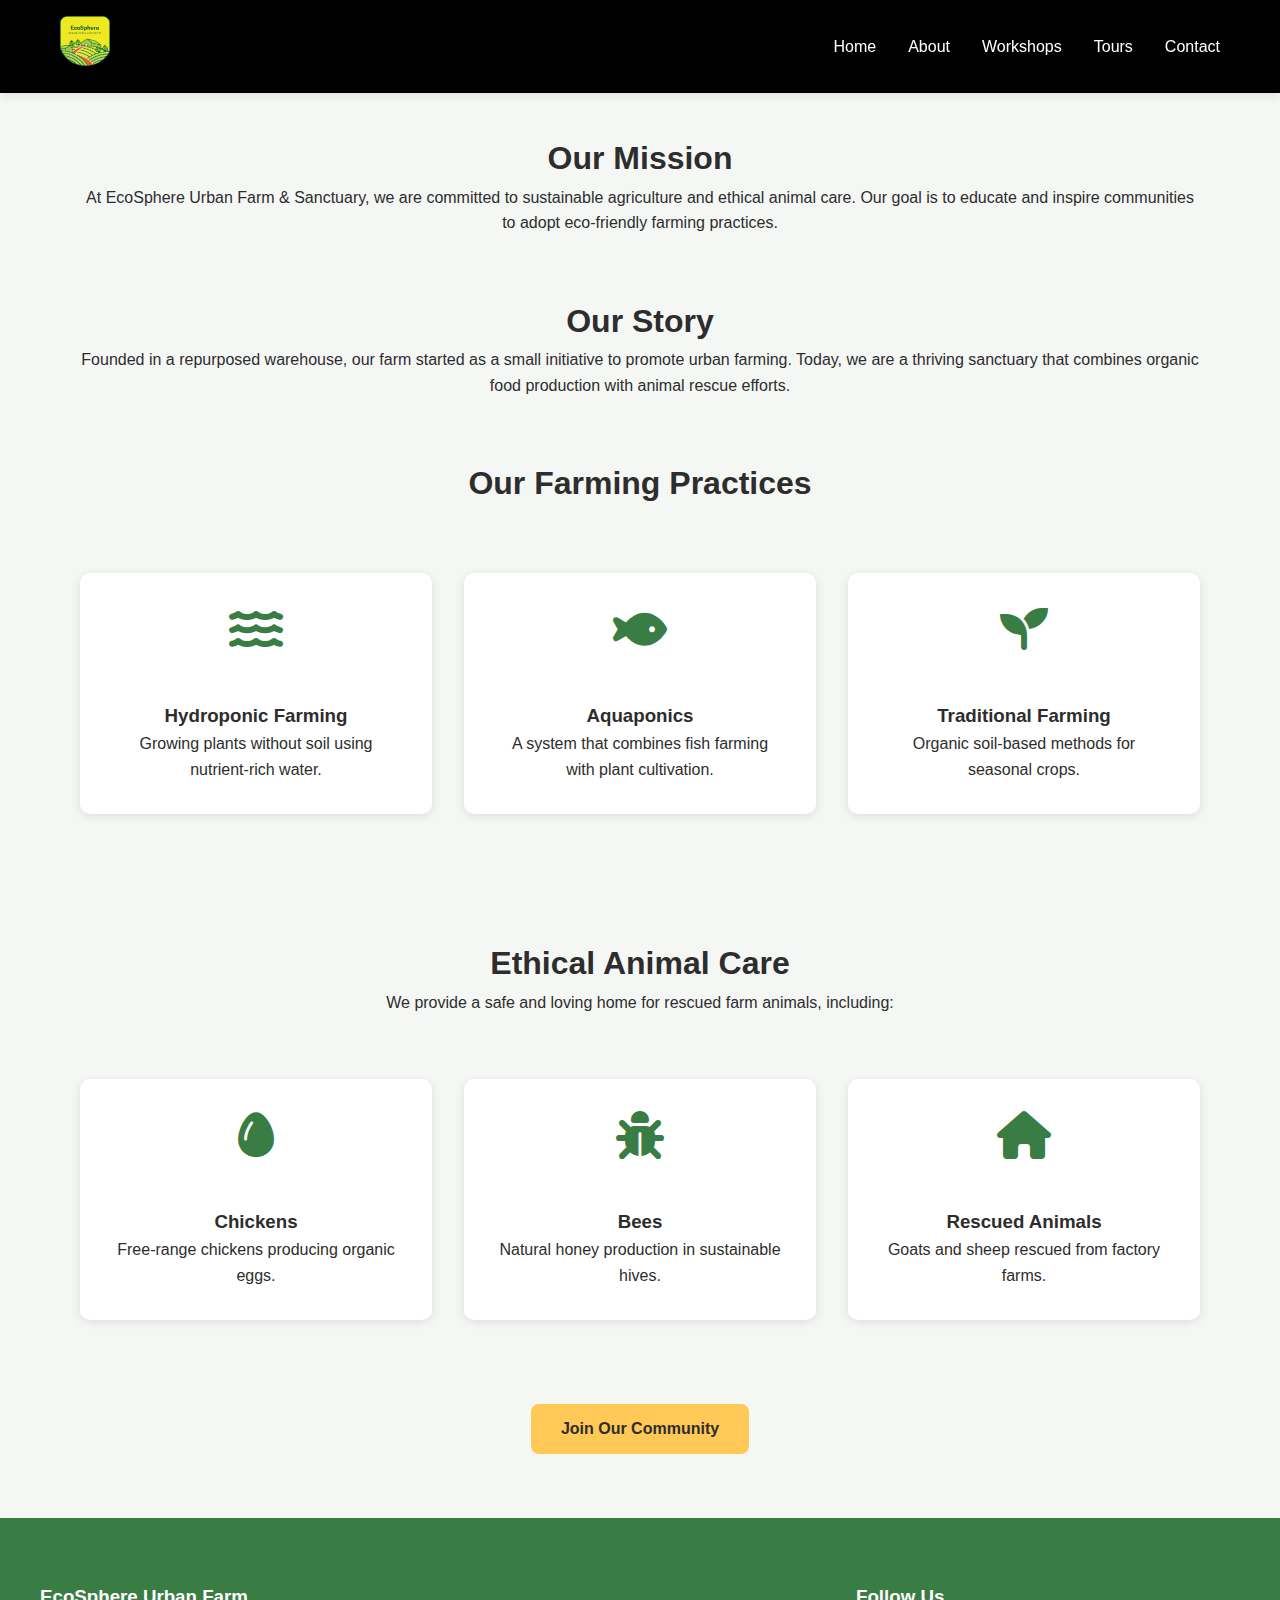
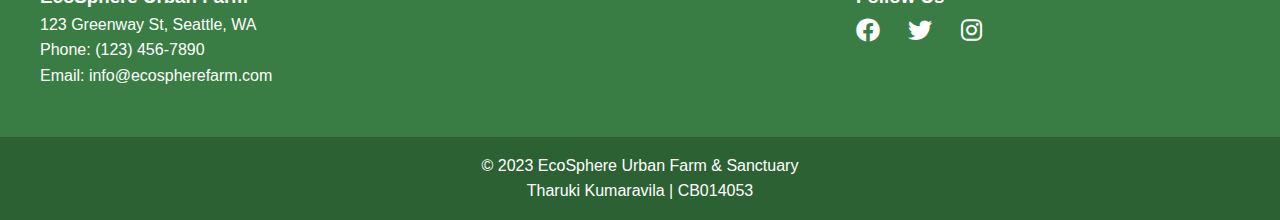
==== about.html @ 91dbb41b "ADD | Add files" ====
<!DOCTYPE html>
<html lang="en">
<head>
    <meta charset="UTF-8">
    <meta name="viewport" content="width=device-width, initial-scale=1.0">
    <meta name="description" content="Learn about EcoSphere's mission, story, and sustainable farming practices">
    <title>About Us - EcoSphere Urban Farm & Sanctuary</title>
    <link rel="stylesheet" href="styles/styles.css">
    <link href="https://cdnjs.cloudflare.com/ajax/libs/font-awesome/6.0.0/css/all.min.css" rel="stylesheet">
</head>
<body>
    <header>
        <div class="container nav-container">
            <a href="index.html" class="logo"><img src="images/logo.png" alt="EcoSphere Logo" width="50" height="50"></a>
            <button class="menu-toggle" aria-label="Toggle menu">
                <i class="fas fa-bars"></i>
            </button>
            <nav>
                <ul>
                    <li><a href="index.html">Home</a></li>
                    <li><a href="about.html" class="active">About</a></li>
                    <li><a href="workshops.html">Workshops</a></li>
                    <li><a href="tours.html">Tours</a></li>
                    <li><a href="contact.html">Contact</a></li>
                </ul>
            </nav>
        </div>
    </header>

    <main>
        <section class="container">
            <div class="mission-section">
                <h2>Our Mission</h2>
                <p>At EcoSphere Urban Farm & Sanctuary, we are committed to sustainable agriculture and ethical animal care. Our goal is to educate and inspire communities to adopt eco-friendly farming practices.</p>
            </div>

            <div class="story-section">
                <h2>Our Story</h2>
                <p>Founded in a repurposed warehouse, our farm started as a small initiative to promote urban farming. Today, we are a thriving sanctuary that combines organic food production with animal rescue efforts.</p>   
            </div>

            <div class="practices-section">
                <h2>Our Farming Practices</h2>
                <div class="features-grid">
                    <div class="feature-card">
                        <i class="fas fa-water fa-3x"></i>
                        <h3>Hydroponic Farming</h3>
                        <p>Growing plants without soil using nutrient-rich water.</p>
                    </div>
                    <div class="feature-card">
                        <i class="fas fa-fish fa-3x"></i>
                        <h3>Aquaponics</h3>
                        <p>A system that combines fish farming with plant cultivation.</p>
                    </div>
                    <div class="feature-card">
                        <i class="fas fa-seedling fa-3x"></i>
                        <h3>Traditional Farming</h3>
                        <p>Organic soil-based methods for seasonal crops.</p>
                    </div>
                </div>
            </div>

            <div class="animal-care-section">
                <h2>Ethical Animal Care</h2>
                <p>We provide a safe and loving home for rescued farm animals, including:</p>
                <div class="features-grid">
                    <div class="feature-card">
                        <i class="fas fa-egg fa-3x"></i>
                        <h3>Chickens</h3>
                        <p>Free-range chickens producing organic eggs.</p>
                    </div>
                    <div class="feature-card">
                        <i class="fas fa-bug fa-3x"></i>
                        <h3>Bees</h3>
                        <p>Natural honey production in sustainable hives.</p>
                    </div>
                    <div class="feature-card">
                        <i class="fas fa-home fa-3x"></i>
                        <h3>Rescued Animals</h3>
                        <p>Goats and sheep rescued from factory farms.</p>
                    </div>
                </div>
            </div>

            <div class="cta-section">
                <a href="tours.html" class="btn btn-primary">Join Our Community</a>
            </div>
        </section>
    </main>

    <footer>
        <div class="container footer-content">
            <div class="footer-info">
                <h3>EcoSphere Urban Farm</h3>
                <p>123 Greenway St, Seattle, WA</p>
                <p>Phone: (123) 456-7890</p>
                <p>Email: info@ecospherefarm.com</p>
            </div>
            <div class="footer-social">
                <h3>Follow Us</h3>
                <a href="#"><i class="fab fa-facebook"></i></a>
                <a href="#"><i class="fab fa-twitter"></i></a>
                <a href="#"><i class="fab fa-instagram"></i></a>
            </div>
        </div>
        <div class="footer-bottom">
            <p>&copy; 2023 EcoSphere Urban Farm & Sanctuary</p> 
            <p>Tharuki Kumaravila | CB014053</p>
        </div>
    </footer>

    <script>
        document.querySelector('.menu-toggle').addEventListener('click', function() {
            document.querySelector('nav ul').classList.toggle('active');
        });
    </script>
</body>
</html>
---- styles/styles.css ----
/*Base Styles */
* {
  margin: 0;
  padding: 0;
  box-sizing: border-box; 
  font-family: 'Segoe UI', Tahoma, Geneva, Verdana, sans-serif;
}

:root {
  --primary-color: #3a7d44;
  --primary-dark: #2c6134;
  --accent-color: #ffc857;
  --text-color: #2d2d2d;
  --light-bg: #f5f7f5;
  --white: #ffffff;
  --max-width: 1200px;
}

body {
  line-height: 1.6;
  color: var(--text-color);
  background-color: var(--light-bg);
}

/* Layout */
.container {
  max-width: var(--max-width);
  margin: 0 auto;
  padding: 0px 20px;
}

.welcome_container {
  max-width: var(--max-width);
  margin: 0 auto;
  text-align: center;
  padding: 50px 20px;
}

.youtube-video {
  display: flex;
  justify-content: center;
  align-items: center;
  padding: 20px; 
}

.yt-video {
  max-width: 100%;
}

/* Header and Navigation */
header {
  background-color: black;
  padding: 1em 0;
  position: sticky;
  top: 0;
  z-index: 100;
  box-shadow: 0 2px 10px rgba(0,0,0,0.1);
}

.nav-container {  
  max-width: var(--max-width);
  margin: 0 auto;
  padding: 0px 20px;
  display: flex;
  justify-content: space-between;
  align-items: center;
}

.logo {
  color: var(--white);
  text-decoration: none;
  font-size: 1.5em;
  font-weight: bold;
}

nav ul {
  display: flex;
  list-style: none;
  gap: 2em;
}

nav a {
  color: var(--white);
  text-decoration: none;
  transition: color 0.3s;
  font-weight: 500;
}

nav a:hover {
  color: var(--accent-color);
}

/* Mobile Menu */
.menu-toggle {
  display: none;
  background: none;
  border: none;
  color: white;
  font-size: 1.5em;
  cursor: pointer;
}

/* Hero Section */

.video-container {
  position: absolute;
  top: 0;
  left: 0;
  width: 100%;
  height: 100%;
  overflow: hidden;
  z-index: -1;
}

.video-container iframe {
  position: absolute;
    top: 50%;
    left: 50%;
    width: 100vw;
    height: 56.25vw; 
    min-width: 100%;
    min-height: 100%;
    transform: translate(-50%, -50%);
    opacity: 1; 
    pointer-events: none;
}

.hero {
  position: relative;
  text-align: center;
  color: white;
  padding: 6em 0;
  overflow: hidden;
}

.overlay {
  position: absolute;
  top: 0;
  left: 0;
  width: 100%;
  height: 100%;
  background: rgba(0, 0, 0, 0.6); /* Black overlay with 50% opacity */
  z-index: -1;
}

.hero-content {
  position: relative;
  z-index: 1;
}


.hero h1 {
  font-size: 3em;
  border-color: #000;
  margin-bottom: 0.5em;
}

.hero p {
  font-size: 1.2em;
  margin-bottom: 2em;
}

.cta-section {
  text-align: center;
}


.mission-section,
.story-section,
.practices-section,
.learning-outcomes,
.tours-intro,
.farm-tours,
.workshops-intro,
.volunteer-opportunities{
  text-align: center;
  padding: 30px;
}

.animal-care-section{
  text-align: center;
}

.container h2{
  padding-top: 20px;
  font-size: 2em;
}

.mission-section,
.story-section,
.practices-section,
.animal-care-section,
.workshops-intro h2{  
  padding: 20px;
}

.workshops-schedule{
  text-align: center;
padding-top: 40px;
}


/* Tour Schedule Modern Styling */
.tour-schedule {
  background: var(--white);
  padding: 2em;
  border-radius: 10px;
  box-shadow: 0 4px 10px rgba(0, 0, 0, 0.1);
  text-align: center;
  margin-top: 2em;
}

.tour-schedule h3 {
  font-size: 1.8em;
  color: var(--primary-color);
  margin-bottom: 1em;
}

.tour-schedule ul {
  list-style: none; 
  padding: 0;
}

.tour-schedule li {
  font-size: 1.2em;
  margin-bottom: 0.5em;
  padding: 0.5em;
  background: var(--light-bg);
  border-radius: 5px;
  box-shadow: 0 2px 5px rgba(0, 0, 0, 0.05);
}

.tour-schedule .btn {
  display: inline-block;
  margin-top: 1.5em;
  background-color: var(--accent-color);
  color: var(--text-color);
  padding: 0.8em 2em;
  font-size: 1.1em;
  font-weight: bold;
  border-radius: 8px;
  text-decoration: none;
  transition: background 0.3s ease-in-out;
}

.tour-schedule .btn:hover {
  background-color: #e0b040;
  transform: translateY(-2px);
}


/* Tables */
.workshop-table {
  margin: 2rem 0;
  overflow-x: auto;
}

table {
  width: 100%;
  border-collapse: collapse;
  background: white;
  border-radius: 8px;
  overflow: hidden;
}

th, td {
  padding: 1rem;
  text-align: left;
  border-bottom: 1px solid #eee;
}

th {
  background-color: var(--primary-color);
  color: white;
}

/* Buttons */
.btn {
  display: inline-block;
  padding: 0.8em 2em;
  border-radius: 5px;
  text-decoration: none;
  transition: all 0.3s;
  font-weight: bold;
}

.hero-btn{
  padding-top: 50px;
}

.btn-primary {
  background-color: var(--accent-color);
  color: var(--text-color);
}

.btn-primary:hover {
  background-color: #e0b040;
  transform: translateY(-2px);
}

/* Features Grid */
.features-grid {
  display: grid;
  grid-template-columns: repeat(auto-fit, minmax(250px, 1fr));
  gap: 2em;
  padding: 4em 0;
}

.feature-card {
  background: white;
  padding: 2em;
  border-radius: 10px;
  box-shadow: 0 2px 10px rgba(0,0,0,0.1);
  text-align: center;
  transition: transform 0.3s, box-shadow 0.3s;
}

.feature-card:hover {
  transform: translateY(-5px);
  box-shadow: 0 4px 15px rgba(0,0,0,0.2);
}

.feature-card i {
  color: var(--primary-color);
  margin-bottom: 1em;
}

.contact-container {
  max-width: var(--max-width);
  margin: 0 auto;
  padding: 50px 20px;
}

.contact-grid {
  display: grid;
  grid-template-columns: 1fr 1fr;
  gap: 40px;
  margin-bottom: 40px;
}

.contact-info, .contact-form {
  background: var(--white);
  border-radius: 16px;
  padding: 40px;
  box-shadow: 0 4px 20px rgba(0,0,0,0.05);
}

.contact-info h2, .contact-form h2 {
  color: var(--primary-color);
  margin-bottom: 1.5em;
  font-size: 1.8em;
  position: relative;
}

.contact-info h2::after, .contact-form h2::after {
  content: '';
  position: absolute;
  left: 0;
  bottom: -10px;
  width: 60px;
  height: 3px;
  background-color: var(--accent-color);
  border-radius: 2px;
}

.contact-info p {
  display: flex;
  align-items: center;
  margin-bottom: 1.5em;
  font-size: 1.1em;
}

.contact-info i {
  color: var(--primary-color);
  font-size: 1.2em;
  margin-right: 15px;
  width: 24px;
}

.form-group {
  margin-bottom: 1.5em;
}

.form-group label {
  display: block;
  margin-bottom: 0.5em;
  color: var(--text-color); 
  font-weight: 500;
}

.form-group input,
.form-group textarea {
  width: 100%;
  padding: 0.8em;
  border: 2px solid #e1e1e1;
  border-radius: 8px;
  font-size: 1em;
  transition: border-color 0.3s;
}

.form-group input:focus,
.form-group textarea:focus {
    outline: none;
    border-color: var(--primary-color);
}

.form-group textarea {
  height: 150px;
  resize: vertical;
}

.form-group input:focus,
.form-group textarea:focus {
  outline: none;
  border-color: var(--primary-color);
}

.btn {
  background-color: var(--accent-color);
  color: var(--text-color);
  padding: 12px 30px;
  border: none;
  border-radius: 8px;
  font-size: 1em;
  font-weight: 600;
  cursor: pointer;
  transition: all 0.3s;
}

.btn:hover {
  background-color: #e0b040;
    transform: translateY(-2px);
}

#map {
    height: 400px;
    width: 100%;
    border-radius: 16px;
    margin-bottom: 40px;
    box-shadow: 0 4px 20px rgba(0,0,0,0.05);
}

/* Footer */
footer {
  background-color: var(--primary-color);
  color: var(--white);
  padding-top: 2rem;
  margin-top: 4rem;
}

.footer-content {
  display: grid;
  grid-template-columns: 2fr 1fr;
  gap: 3rem;
  padding: 2rem 0;
}

.footer-social a {
  color: var(--white);
  font-size: 1.5em;
  margin-right: 1em;
  transition: color 0.3s;
}

.footer-social a:hover {
  color: var(--accent-color);
}

.footer-bottom {
  background-color: var(--primary-dark);
  text-align: center;
  padding: 1rem;
  margin-top: 1rem;
}


@media (max-width: 768px) {
  .contact-grid {
      grid-template-columns: 1fr;
  }

  .menu-toggle {
      display: block;
      background: none;
      border: none;
      color: var(--white);
      font-size: 1.5em;
      cursor: pointer;
  }

  nav ul {
      display: none;
      position: absolute;
      top: 100%;
      left: 0;
      right: 0;
      background: var(--primary-color);
      flex-direction: column;
      padding: 1em;
      text-align: center;
  }

  nav ul.active {
      display: flex;
  }

  .features-grid {
    grid-template-columns: 1fr;
  }
}
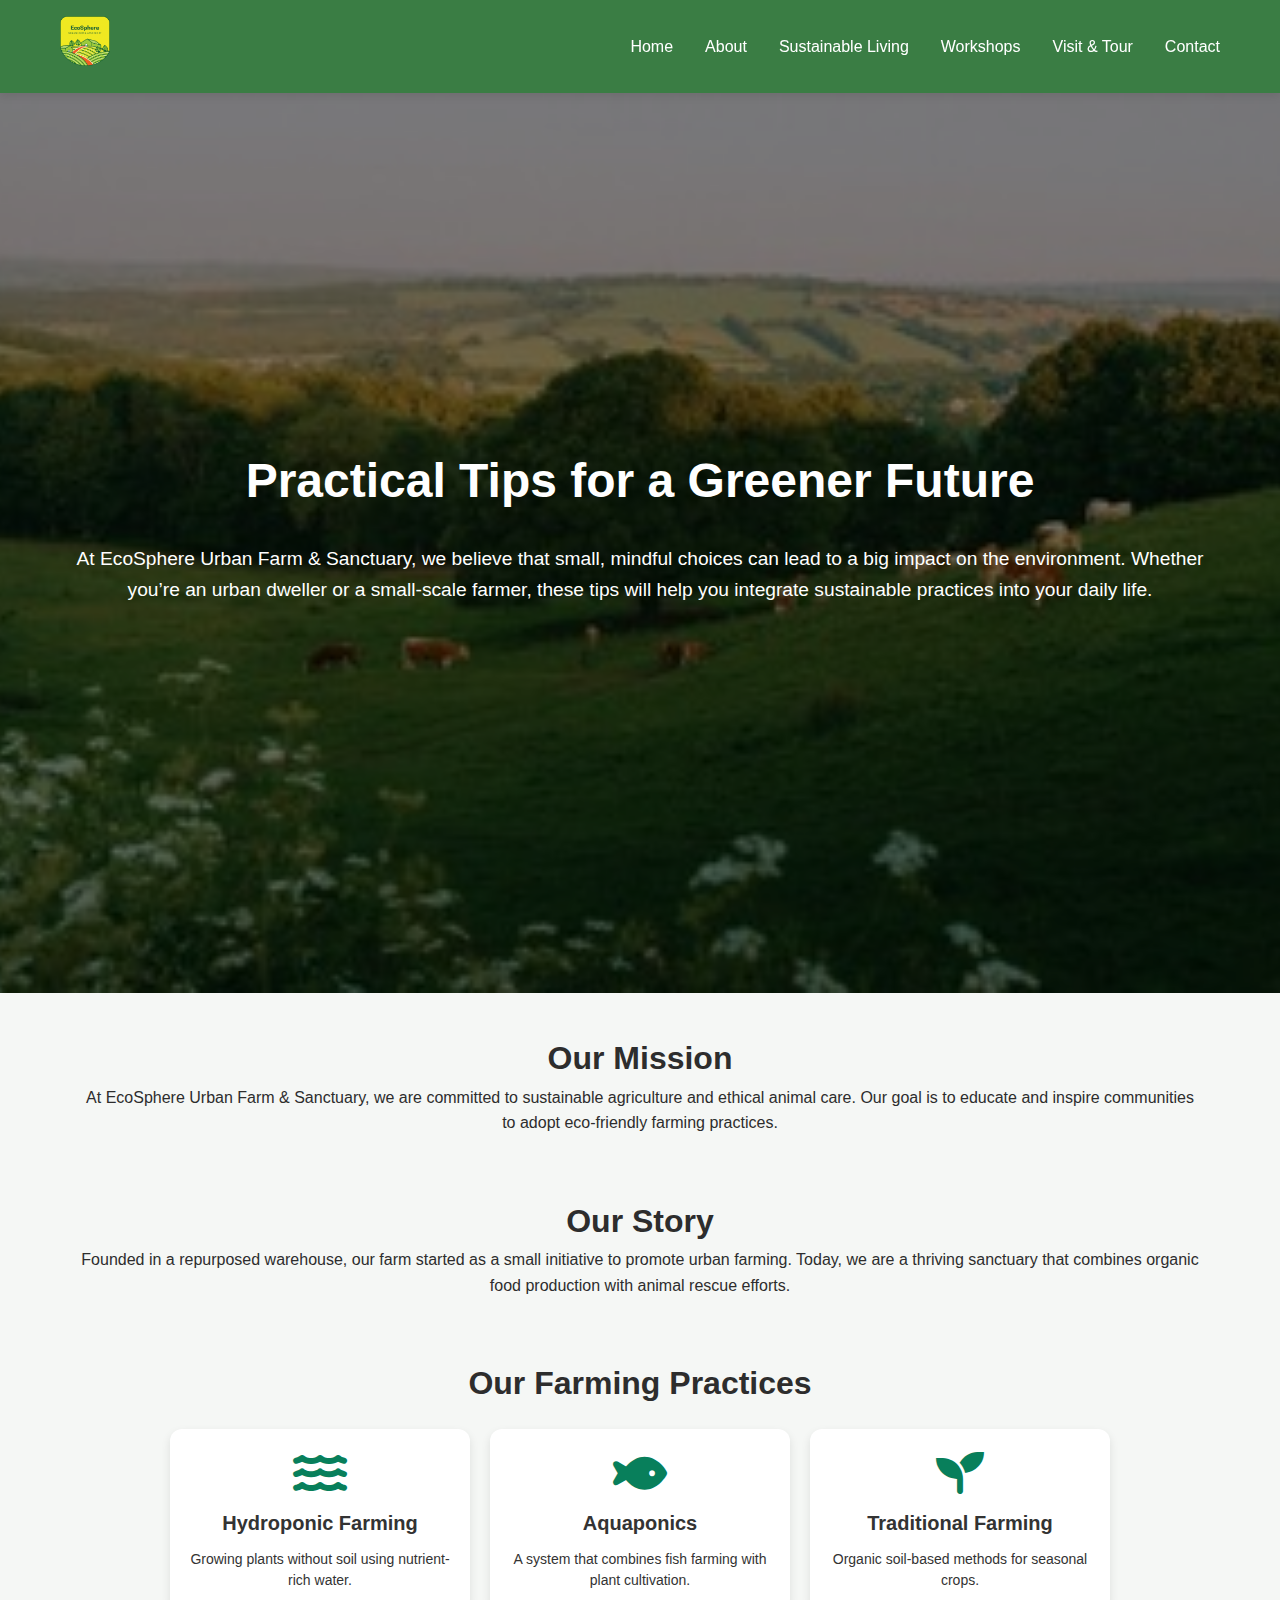
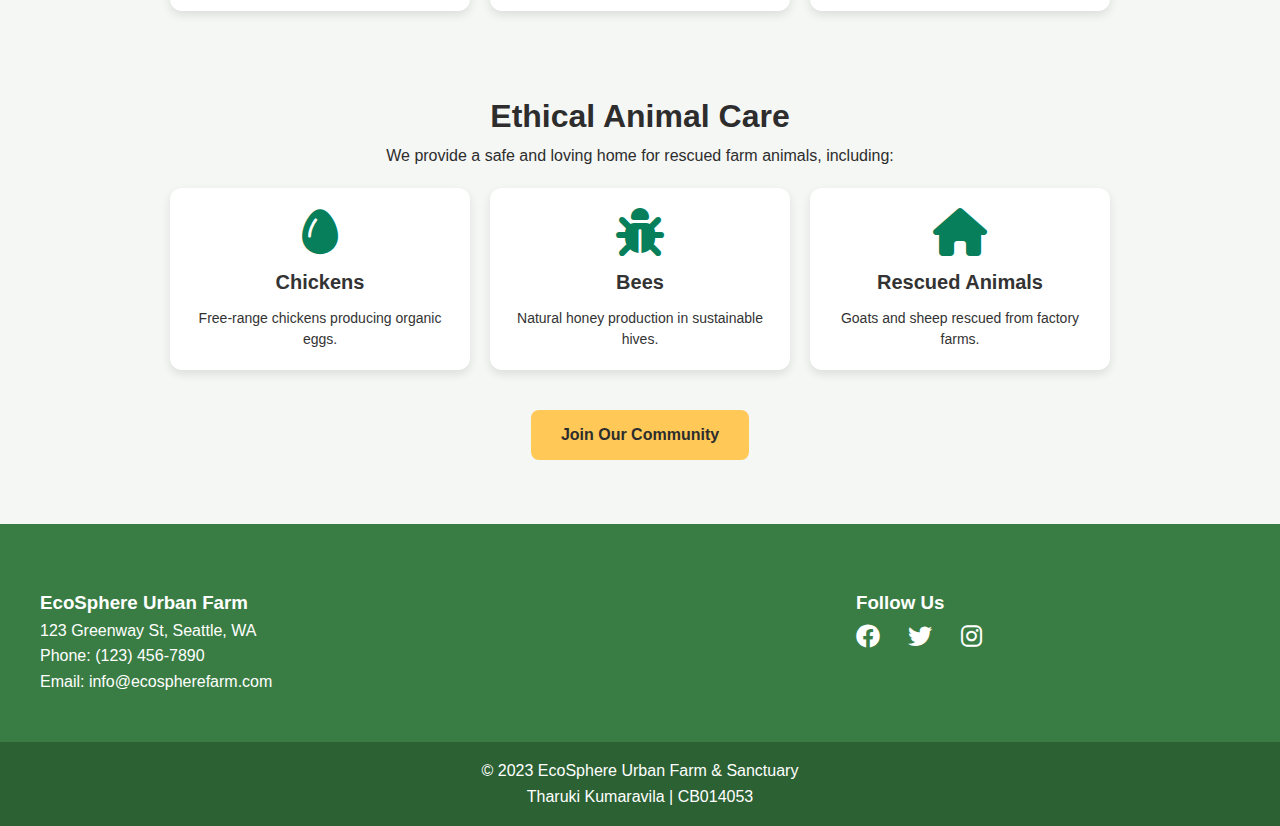
==== commit 1fb837a9: "CHG | Change the UIs" ====
--- a/about.html
+++ b/about.html
@@ -19,8 +19,9 @@
                 <ul>
                     <li><a href="index.html">Home</a></li>
                     <li><a href="about.html" class="active">About</a></li>
+                    <li><a href="living.html">Sustainable Living</a></li>
                     <li><a href="workshops.html">Workshops</a></li>
-                    <li><a href="tours.html">Tours</a></li>
+                    <li><a href="tours.html">Visit & Tour</a></li>
                     <li><a href="contact.html">Contact</a></li>
                 </ul>
             </nav>
@@ -28,6 +29,17 @@
     </header>
 
     <main>
+        <section class="hero">    
+        <div class="banner-container">    
+        <img src="images/IMG_1077.jpeg" alt="Urban Farm" class="banner-img">  
+        </div> 
+        <div class="overlay"></div>
+        <div class="hero-content">
+            <h1>Practical Tips for a Greener Future</h1>
+            <p>At EcoSphere Urban Farm & Sanctuary, we believe that small, mindful choices can lead to a big impact on the environment. Whether you’re an urban dweller or a small-scale farmer, these tips will help you integrate sustainable practices into your daily life.</p>
+        
+        </div>
+    </section>
         <section class="container">
             <div class="mission-section">
                 <h2>Our Mission</h2>
--- a/styles/styles.css
+++ b/styles/styles.css
@@ -49,7 +49,7 @@
 
 /* Header and Navigation */
 header {
-  background-color: black;
+  background-color: var(--primary-color);
   padding: 1em 0;
   position: sticky;
   top: 0;
@@ -111,6 +111,23 @@
   overflow: hidden;
   z-index: -1;
 }
+
+.banner-container {
+  position: absolute;
+  top: 0;
+  left: 0;
+  width: 100%;
+  height: 100%;
+  overflow: hidden;
+  z-index: -1;
+}
+
+.banner-img {
+  width: 100vw;
+  height: 100vh;
+  object-fit: cover;
+}
+
 
 .video-container iframe {
   position: absolute;
@@ -127,10 +144,24 @@
 
 .hero {
   position: relative;
+  width: 100%;
+  height: 100vh;
+  display: flex;
+  align-items: center;
+  justify-content: center;
   text-align: center;
   color: white;
-  padding: 6em 0;
   overflow: hidden;
+}
+
+.hero-content {
+  max-width: 1200px;
+  padding: 20px;
+  text-align: center; 
+  display: flex;
+  flex-direction: column;
+  align-items: center;
+  justify-content: center;
 }
 
 .overlay {
@@ -139,7 +170,7 @@
   left: 0;
   width: 100%;
   height: 100%;
-  background: rgba(0, 0, 0, 0.6); /* Black overlay with 50% opacity */
+  background: rgba(0, 0, 0, 0.5); /* Black overlay with 50% opacity */
   z-index: -1;
 }
 
@@ -248,6 +279,86 @@
   transform: translateY(-2px);
 }
 
+/*Workshop section */
+
+.workshops-container {
+  max-width: 1200px;
+  margin: 0 auto;
+  padding: 2rem;
+}
+
+.workshop-card {
+  background: var(--white);
+  border-radius: 15px;
+  margin-bottom: 2rem;
+  overflow: hidden;
+  box-shadow: 0 4px 15px rgba(0,0,0,0.1);
+  transition: transform 0.3s ease;
+}
+
+.workshop-card:hover {
+  transform: translateY(-5px);
+}
+
+.workshop-header {
+  background: var(--primary-color);
+  color: var(--white);
+  padding: 1.5rem;
+  display: flex;
+  justify-content: space-between;
+  align-items: center;
+}
+
+.workshop-title {
+  font-size: 1.5rem;
+  margin: 0;
+}
+
+.workshop-price {
+  background: var(--accent-color);
+  padding: 0.5rem 1rem;
+  border-radius: 25px;
+  color: var(--text-color);
+  font-weight: bold;
+}
+
+.workshop-content {
+  padding: 1.5rem;
+}
+
+.workshop-details {
+  margin-bottom: 1rem;
+}
+
+.workshop-features {
+  list-style: none;
+  padding: 0;
+}
+
+.workshop-features li {
+  padding: 0.5rem 0;
+  padding-left: 1.5rem;
+  position: relative;
+}
+
+.workshop-features li:before {
+  content: "•";
+  color: var(--primary-color);
+  position: absolute;
+  left: 0;
+}
+
+.workshop-schedule {
+  background: var(--light-bg);
+  padding: 1rem;
+  border-radius: 8px;
+  margin-top: 1rem;
+}
+
+.regular-workshops h2{
+  text-align: center;
+  padding: 40px;
+}
 
 /* Tables */
 .workshop-table {
@@ -298,31 +409,54 @@
   transform: translateY(-2px);
 }
 
-/* Features Grid */
 .features-grid {
-  display: grid;
-  grid-template-columns: repeat(auto-fit, minmax(250px, 1fr));
-  gap: 2em;
-  padding: 4em 0;
+  display: flex;
+  gap: 20px;
+  justify-content: center;
+  flex-wrap: wrap;
+  padding: 20px;
 }
 
 .feature-card {
-  background: white;
-  padding: 2em;
-  border-radius: 10px;
-  box-shadow: 0 2px 10px rgba(0,0,0,0.1);
-  text-align: center;
-  transition: transform 0.3s, box-shadow 0.3s;
+  display: flex;
+  flex-direction: column;
+  align-items: center;
+  text-align: center;
+  width: 300px;
+  padding: 20px;
+  background: #fff;
+  border-radius: 12px;
+  box-shadow: 0 4px 10px rgba(0, 0, 0, 0.1);
+  text-decoration: none;
+  color: #333;
+  transition: transform 0.3s ease-in-out, box-shadow 0.3s ease-in-out;
 }
 
 .feature-card:hover {
   transform: translateY(-5px);
-  box-shadow: 0 4px 15px rgba(0,0,0,0.2);
+  box-shadow: 0 6px 16px rgba(0, 0, 0, 0.15);
 }
 
 .feature-card i {
-  color: var(--primary-color);
-  margin-bottom: 1em;
+  color: #087f5b;
+  margin-bottom: 10px;
+}
+
+.feature-card h3 {
+  font-size: 20px;
+  margin-bottom: 10px;
+}
+
+.feature-card p {
+  font-size: 14px;
+  line-height: 1.5;
+}
+
+/* Make sure links don't have default styles */
+.feature-card:hover, 
+.feature-card:focus {
+  text-decoration: none;
+  color: inherit;
 }
 
 .contact-container {
@@ -507,4 +641,232 @@
   .features-grid {
     grid-template-columns: 1fr;
   }
+}
+
+/* Sustainable Practices Section Styles */
+.sustainable-practices {
+  max-width: 1200px;
+  margin: 0 auto;
+  padding: 4rem 20px;
+}
+
+.practice-item {
+  display: flex;
+  align-items: center;
+  gap: 4rem;
+ 
+  padding: 2rem;
+}
+
+.practice-item.reverse {
+  flex-direction: row-reverse;
+}
+
+.practice-image {
+  flex: 1;
+  border-radius: 15px;
+  overflow: hidden;
+}
+
+.practice-image img {
+  width: 100%;
+  height: 400px;
+  object-fit: cover;
+  transition: transform 0.3s ease;
+}
+
+.practice-content {
+  flex: 1;
+  padding: 2rem;
+}
+
+.practice-content h2 {
+  color: #3a7d44;
+  font-size: 2rem;
+  margin-bottom: 2rem;
+  position: relative;
+}
+
+.practice-content h2::after {
+  content: '';
+  position: absolute;
+  left: 0;
+  bottom: -10px;
+  width: 60px;
+  height: 3px;
+  background: #f0a500;
+}
+
+/* New Styles for Lists */
+.practice-list {
+  list-style: none;
+  padding: 0;
+  margin: 0;
+}
+
+.practice-list li {
+  display: flex;
+  align-items: flex-start;
+  margin-bottom: 1.5rem;
+  padding: 1rem;
+  background: #f8f9fa;
+  border-radius: 10px;
+  transition: transform 0.3s ease;
+}
+
+.practice-list li:hover {
+  transform: translateY(-5px);
+  box-shadow: 0 5px 15px rgba(0,0,0,0.1);
+}
+
+.practice-list i {
+  color: #3a7d44;
+  font-size: 1.2rem;
+  margin-right: 1rem;
+  margin-top: 0.2rem;
+}
+
+.list-content {
+  flex: 1;
+}
+
+.list-content strong {
+  display: block;
+  color: #3a7d44;
+  margin-bottom: 0.5rem;
+  font-size: 1.1rem;
+}
+
+.list-content p {
+  color: #666;
+  line-height: 1.6;
+  margin: 0;
+}
+
+/* Responsive Design */
+@media (max-width: 992px) {
+  .practice-item,
+  .practice-item.reverse {
+      flex-direction: column;
+      gap: 2rem;
+  }
+
+  .practice-image img {
+      height: 300px;
+  }
+
+  .practice-content {
+      padding: 1rem;
+  }
+}
+
+@media (max-width: 768px) {
+  .practice-content h2 {
+      font-size: 1.75rem;
+  }
+
+  .practice-list li {
+      padding: 0.75rem;
+  }
+}
+
+@media (max-width: 480px) {
+  .practice-content {
+      padding: 0.5rem;
+  }
+  
+  .practice-list i {
+      font-size: 1rem;
+  }
+}
+
+/* Section Styling */
+.section {
+  display: flex;
+  align-items: center;
+  justify-content: space-between;
+  max-width: 1200px;
+  margin: 40px auto;
+  padding: 40px;
+  background: #ffffff;
+  border-radius: 12px;
+  box-shadow: 0 4px 12px rgba(0, 0, 0, 0.1);
+  overflow: hidden;
+  transition: transform 0.3s ease-in-out, box-shadow 0.3s ease-in-out;
+}
+
+.section:hover {
+  transform: translateY(-5px);
+  box-shadow: 0 6px 16px rgba(0, 0, 0, 0.15);
+}
+
+/* Reverse Layout */
+.section.reverse {
+  flex-direction: row-reverse;
+}
+
+/* Content Styling */
+.section-content {
+  flex: 1;
+  padding: 20px;
+}
+
+.section-content h2 {
+  font-size: 28px;
+  margin-bottom: 15px;
+  color: #11464A;
+}
+
+.section-content p {
+  font-size: 16px;
+  line-height: 1.6;
+  margin-bottom: 15px;
+}
+
+.custom-list {
+  list-style: none;
+  padding: 0;
+}
+
+.custom-list li {
+  font-size: 16px;
+  padding: 8px 0;
+  display: flex;
+  align-items: center;
+}
+
+.custom-list li strong {
+  color: #087f5b;
+  margin-right: 8px;
+}
+
+/* Image Styling */
+.section-img {
+  width: 40%;
+  max-width: 500px;
+  border-radius: 12px;
+  object-fit: cover;
+  transition: transform 0.3s ease-in-out;
+}
+
+.section:hover .section-img {
+  transform: scale(1.05);
+}
+
+/* Responsive Design */
+@media (max-width: 900px) {
+  .section {
+      flex-direction: column;
+      text-align: center;
+      padding: 20px;
+  }
+
+  .section.reverse {
+      flex-direction: column;
+  }
+
+  .section-img {
+      width: 100%;
+      margin-top: 20px;
+  }
 }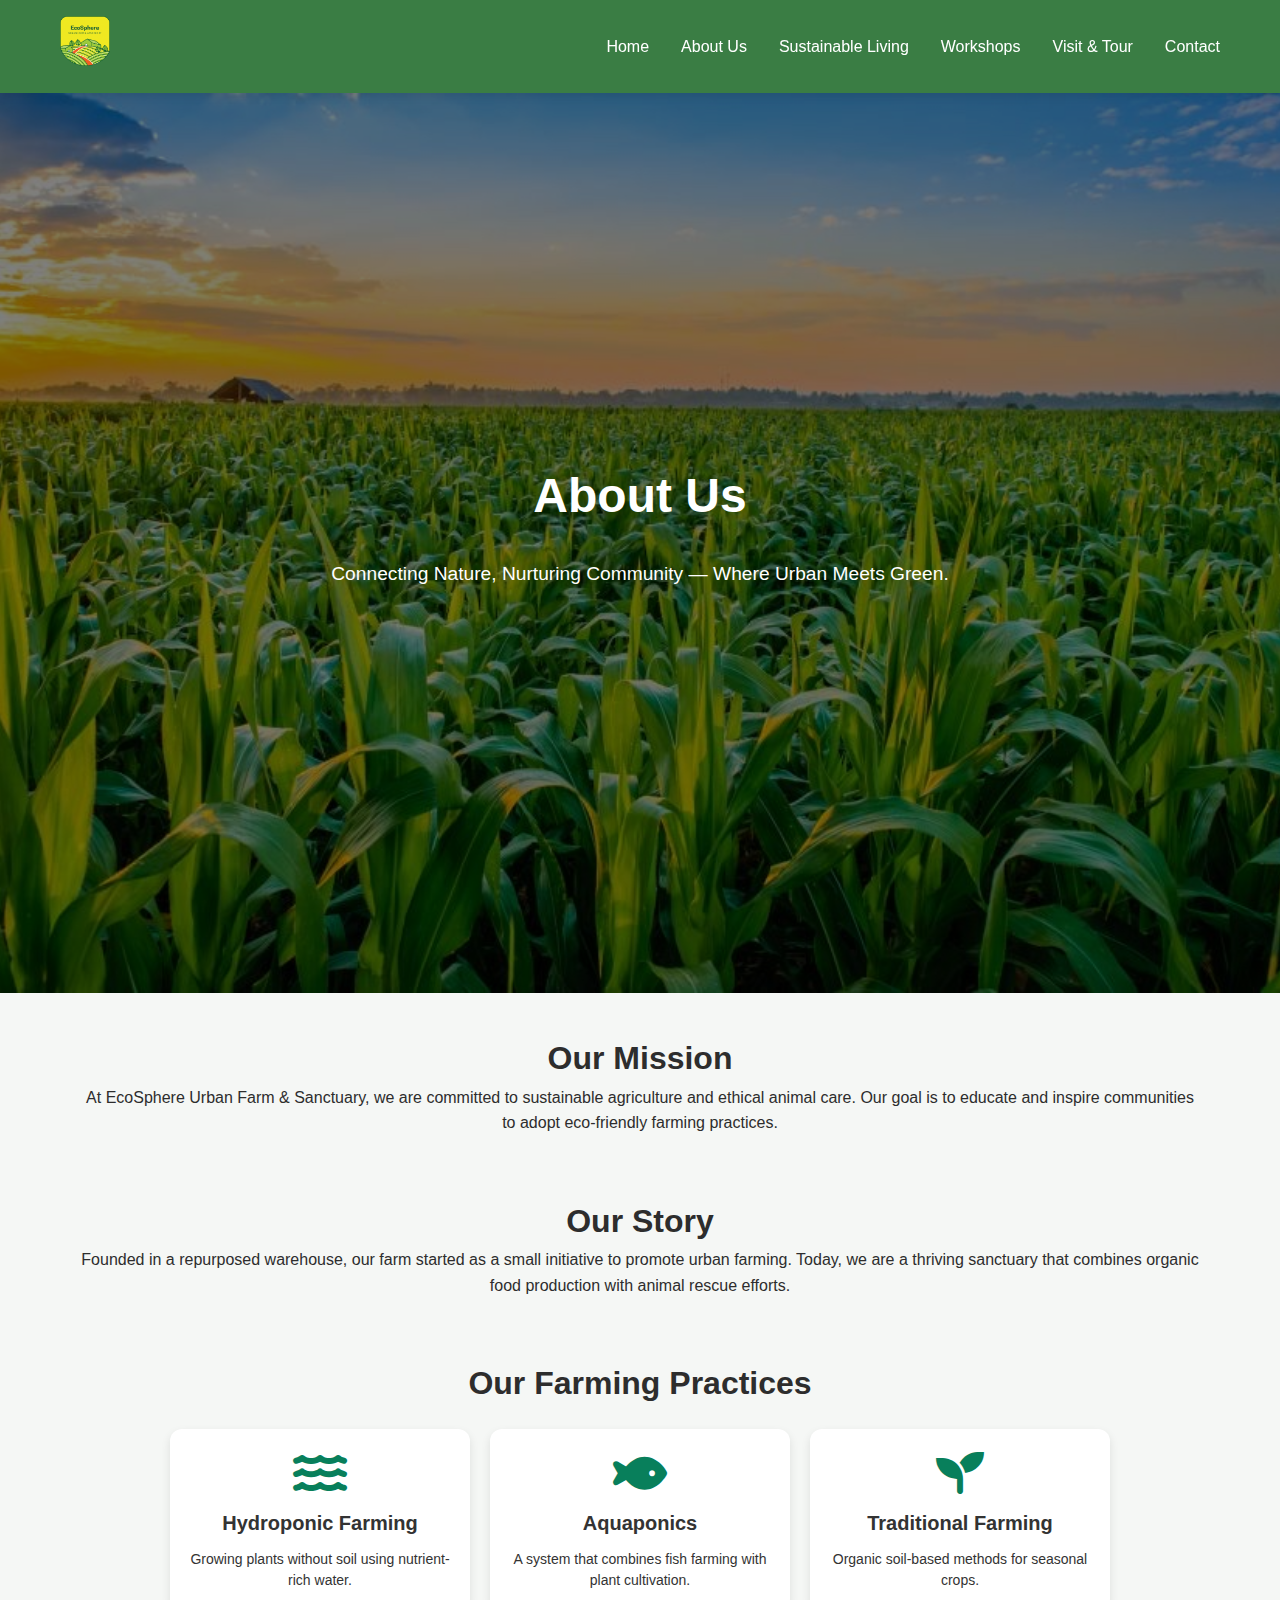
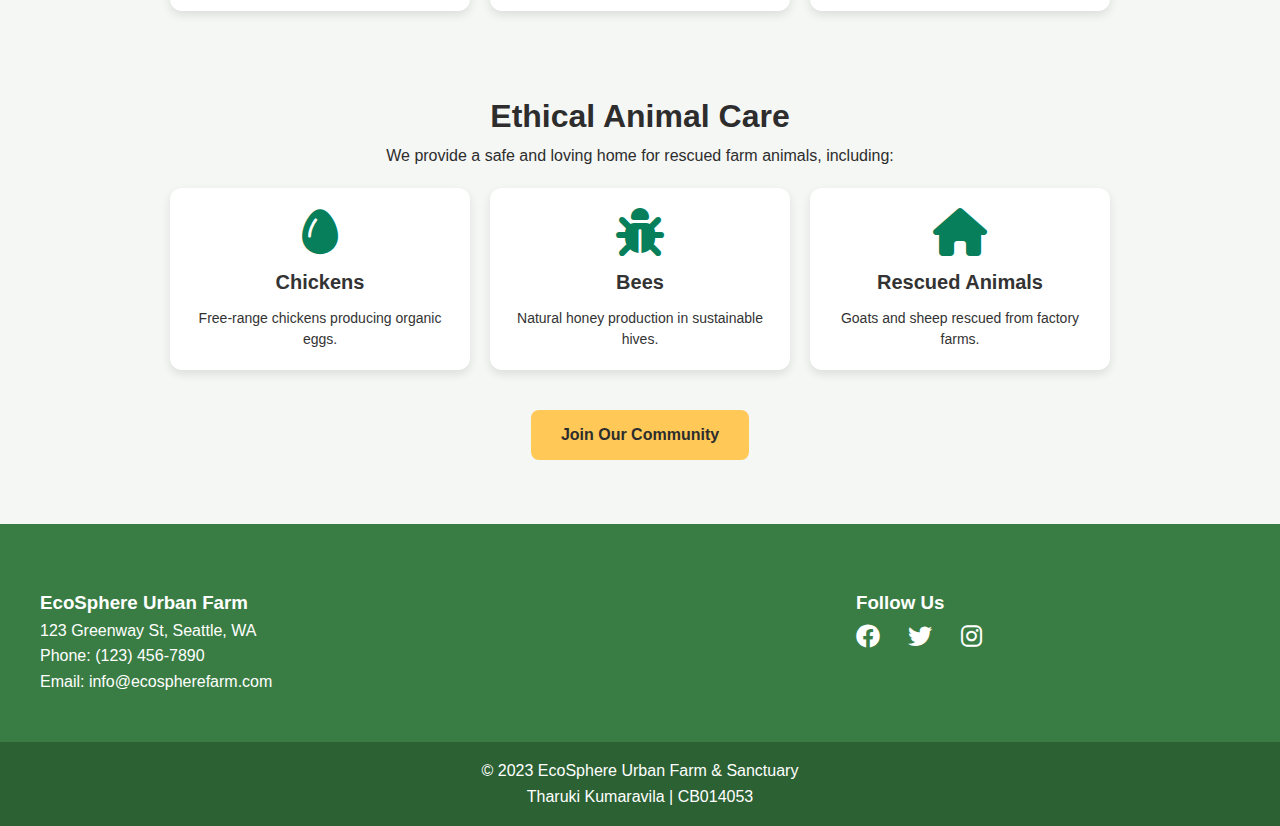
==== commit d9f14640: "FIX | Fix erros" ====
--- a/about.html
+++ b/about.html
@@ -18,7 +18,7 @@
             <nav>
                 <ul>
                     <li><a href="index.html">Home</a></li>
-                    <li><a href="about.html" class="active">About</a></li>
+                    <li><a href="about.html" class="active">About Us</a></li>
                     <li><a href="living.html">Sustainable Living</a></li>
                     <li><a href="workshops.html">Workshops</a></li>
                     <li><a href="tours.html">Visit & Tour</a></li>
@@ -31,13 +31,12 @@
     <main>
         <section class="hero">    
         <div class="banner-container">    
-        <img src="images/IMG_1077.jpeg" alt="Urban Farm" class="banner-img">  
+        <img src="images/IMG_1037.jpeg" alt="Urban Farm" class="banner-img">  
         </div> 
         <div class="overlay"></div>
         <div class="hero-content">
-            <h1>Practical Tips for a Greener Future</h1>
-            <p>At EcoSphere Urban Farm & Sanctuary, we believe that small, mindful choices can lead to a big impact on the environment. Whether you’re an urban dweller or a small-scale farmer, these tips will help you integrate sustainable practices into your daily life.</p>
-        
+            <h1>About Us</h1>
+            <p>Connecting Nature, Nurturing Community — Where Urban Meets Green.</p>
         </div>
     </section>
         <section class="container">
--- a/styles/styles.css
+++ b/styles/styles.css
@@ -38,13 +38,18 @@
 
 .youtube-video {
   display: flex;
+  flex-direction: column; 
   justify-content: center;
   align-items: center;
-  padding: 20px; 
+  text-align: center; 
+  padding: 20px;
 }
 
 .yt-video {
-  max-width: 100%;
+  display: flex;
+  justify-content: center;
+  align-items: center;
+  width: 100%;
 }
 
 /* Header and Navigation */
@@ -142,6 +147,11 @@
     pointer-events: none;
 }
 
+iframe {
+  border: none;
+}
+
+
 .hero {
   position: relative;
   width: 100%;
